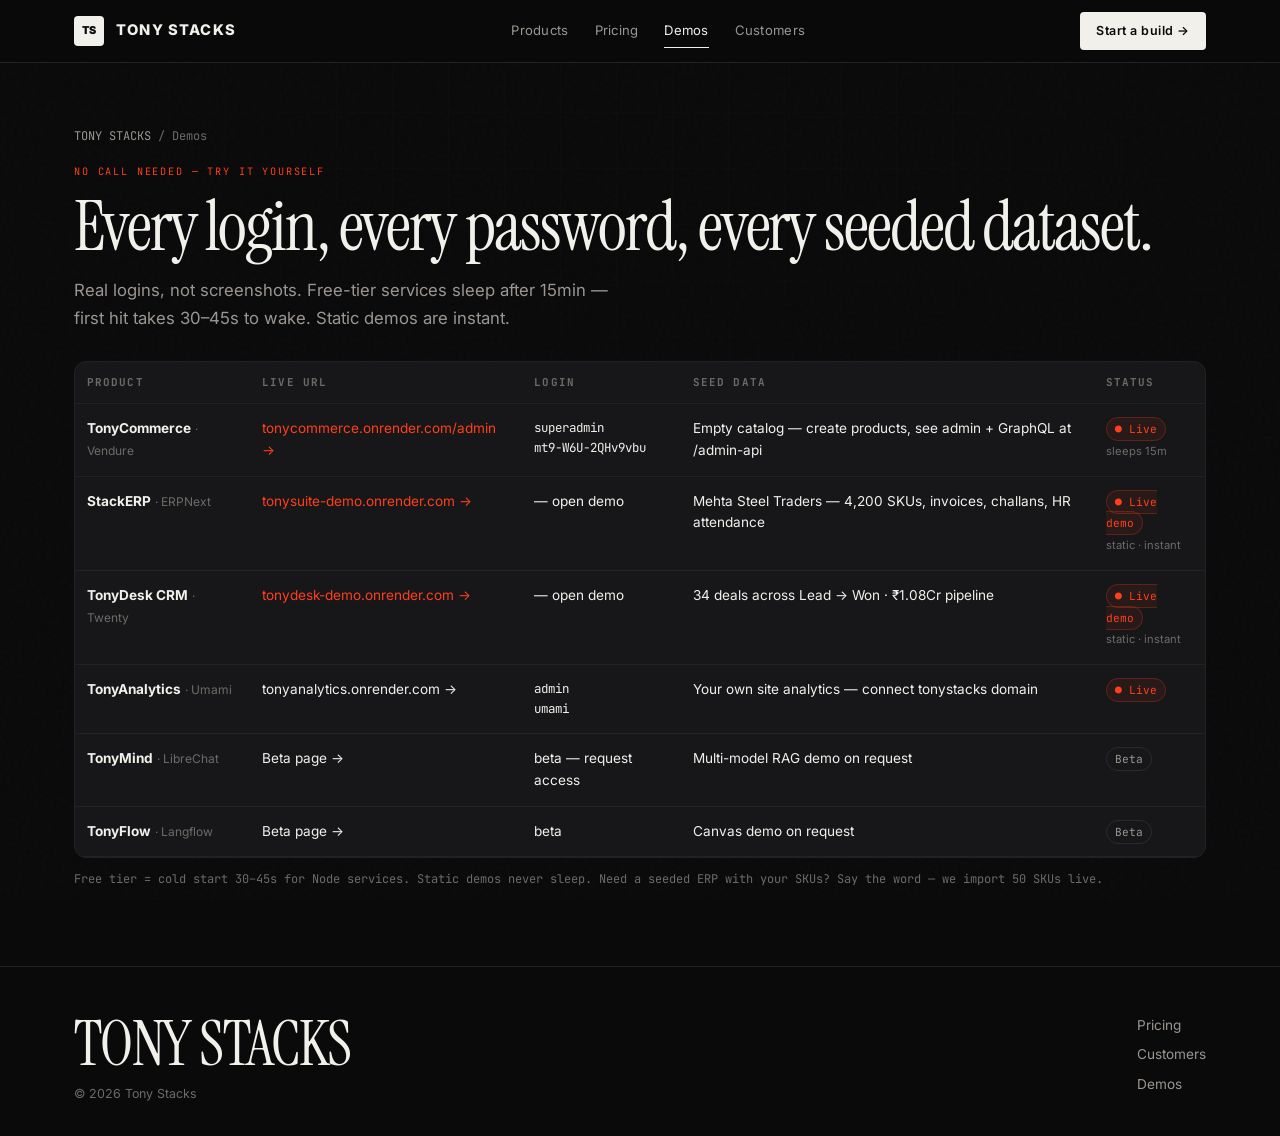
==== demo.html @ 8608500f "Add 4 dedicated screens: pricing, demo hub, customers, changelog + mobile fixes - Pricing: 3 tiers (" ====
<!DOCTYPE html><html lang="en"><head><meta charset="UTF-8"><meta name="viewport" content="width=device-width,initial-scale=1">
<title>Demos — TONY STACKS</title>
<meta name="description" content="All live demos with logins, seeded data, and status. No call needed.">
<link rel="icon" href="data:image/svg+xml,%3Csvg xmlns='http://www.w3.org/2000/svg' viewBox='0 0 64 64'%3E%3Crect width='64' height='64' rx='6' fill='%230A0A0B'/%3E%3Ctext x='32' y='40' font-family='Arial' font-size='22' font-weight='900' fill='%23F2F0EB' text-anchor='middle'%3ETS%3C/text%3E%3C/svg%3E">
<link rel="stylesheet" href="assets/css/style.css">
<style>.demo-table{width:100%;border-collapse:collapse;font-size:.85rem}.demo-table th{font-family:"JetBrains Mono",monospace;font-size:.68rem;letter-spacing:.1em;text-transform:uppercase;color:var(--dim);text-align:left;padding:12px;border-bottom:1px solid var(--line)}.demo-table td{padding:14px 12px;border-bottom:1px solid var(--line);vertical-align:top}.status{font-family:"JetBrains Mono",monospace;font-size:.7rem;padding:4px 8px;border-radius:99px}.live{color:var(--rust);background:rgba(255,63,26,.08);border:1px solid rgba(255,63,26,.25)}.beta{color:var(--mut);border:1px solid var(--line2)}</style>
</head><body>
<div class="bg-fx"></div><div class="gridlines"></div>
<nav class="nav"><div class="wrap nav-in">
  <a class="brand" href="index.html"><span class="lg">TS</span><span>TONY <b>STACKS</b></span></a>
  <div class="nav-links"><a href="index.html#products">Products</a><a href="pricing.html">Pricing</a><a href="demo.html" style="color:var(--txt);border-bottom-color:var(--txt)">Demos</a><a href="customers.html">Customers</a></div>
  <a class="nav-cta" href="index.html#contact">Start a build →</a><button class="burger">☰</button>
</div></nav>
<header class="phero"><div class="wrap">
  <p class="crumbs"><a href="index.html">TONY STACKS</a> / Demos</p>
  <span class="kicker">No call needed — try it yourself</span>
  <h1>Every login, every password, every seeded dataset.</h1>
  <p class="lede">Real logins, not screenshots. Free-tier services sleep after 15min — first hit takes 30–45s to wake. Static demos are instant.</p>
  <div style="overflow-x:auto;margin-top:28px;border:1px solid var(--line);border-radius:12px;background:var(--panel)">
  <table class="demo-table">
    <tr><th>Product</th><th>Live URL</th><th>Login</th><th>Seed data</th><th>Status</th></tr>
    <tr>
      <td><b>TonyCommerce</b> <span style="color:var(--dim);font-size:.75rem">· Vendure</span></td>
      <td><a href="https://tonycommerce.onrender.com/admin" target="_blank" style="color:var(--rust)">tonycommerce.onrender.com/admin →</a></td>
      <td style="font-family:'JetBrains Mono',monospace;font-size:.78rem">superadmin<br>mt9-W6U-2QHv9vbu</td>
      <td>Empty catalog — create products, see admin + GraphQL at /admin-api</td>
      <td><span class="status live">● Live</span><br><span style="font-size:.7rem;color:var(--dim)">sleeps 15m</span></td>
    </tr>
    <tr>
      <td><b>StackERP</b> <span style="color:var(--dim);font-size:.75rem">· ERPNext</span></td>
      <td><a href="https://tonysuite-demo.onrender.com" target="_blank" style="color:var(--rust)">tonysuite-demo.onrender.com →</a></td>
      <td>— open demo</td>
      <td>Mehta Steel Traders — 4,200 SKUs, invoices, challans, HR attendance</td>
      <td><span class="status live">● Live demo</span><br><span style="font-size:.7rem;color:var(--dim)">static · instant</span></td>
    </tr>
    <tr>
      <td><b>TonyDesk CRM</b> <span style="color:var(--dim);font-size:.75rem">· Twenty</span></td>
      <td><a href="https://tonydesk-demo.onrender.com" target="_blank" style="color:var(--rust)">tonydesk-demo.onrender.com →</a></td>
      <td>— open demo</td>
      <td>34 deals across Lead → Won · ₹1.08Cr pipeline</td>
      <td><span class="status live">● Live demo</span><br><span style="font-size:.7rem;color:var(--dim)">static · instant</span></td>
    </tr>
    <tr>
      <td><b>TonyAnalytics</b> <span style="color:var(--dim);font-size:.75rem">· Umami</span></td>
      <td><a href="https://tonyanalytics.onrender.com" target="_blank">tonyanalytics.onrender.com →</a></td>
      <td style="font-family:'JetBrains Mono',monospace;font-size:.78rem">admin<br>umami</td>
      <td>Your own site analytics — connect tonystacks domain</td>
      <td><span class="status live">● Live</span></td>
    </tr>
    <tr>
      <td><b>TonyMind</b> <span style="color:var(--dim);font-size:.75rem">· LibreChat</span></td>
      <td><a href="products/tonymind.html">Beta page →</a></td>
      <td>beta — request access</td>
      <td>Multi-model RAG demo on request</td>
      <td><span class="status beta">Beta</span></td>
    </tr>
    <tr>
      <td><b>TonyFlow</b> <span style="color:var(--dim);font-size:.75rem">· Langflow</span></td>
      <td><a href="products/tonyflow.html">Beta page →</a></td>
      <td>beta</td>
      <td>Canvas demo on request</td>
      <td><span class="status beta">Beta</span></td>
    </tr>
  </table>
  </div>
  <p style="color:var(--dim);font-size:.75rem;margin-top:12px;font-family:'JetBrains Mono',monospace">Free tier = cold start 30–45s for Node services. Static demos never sleep. Need a seeded ERP with your SKUs? Say the word — we import 50 SKUs live.</p>
</div></header>
<footer><div class="wrap f-grid"><div><div class="wordmark">TONY STACKS</div><p class="f-meta">© <span data-year></span> Tony Stacks</p></div><div class="f-links"><a href="pricing.html">Pricing</a><a href="customers.html">Customers</a><a href="demo.html">Demos</a></div></div></footer>
<script src="assets/js/main.js"></script></body></html>
---- assets/css/style.css ----
@import url('https://fonts.googleapis.com/css2?family=Instrument+Serif:ital@0;1&family=Inter:wght@400;500;600;700;800&family=JetBrains+Mono:wght@400;500&display=swap');
/* ============ TONY STACKS v2 — Industrial Editorial ============ */
:root{
  --bg:#0A0A0B; --bg2:#111113; --panel:#17171A; --panel2:#1C1C1F;
  --line:#222226; --line2:#2A2A2E; --hair:rgba(255,255,255,.06);
  --txt:#F2F0EB; --mut:#9B9691; --dim:#6E6B67; --faint:#3A3836;
  --rust:#FF3F1A; --rust2:#E83712; --steel:#8A9BA8; --paper:#F2F0EB;
  --r:14px; --r2:22px; --maxw:1180px;
}
*{margin:0;padding:0;box-sizing:border-box}
html{scroll-behavior:smooth}
body{background:var(--bg);color:var(--txt);font-family:"Inter",-apple-system,Segoe UI,Roboto,sans-serif;-webkit-font-smoothing:antialiased;line-height:1.6;overflow-x:hidden}
::selection{background:rgba(255,63,26,.3)}
a{color:inherit;text-decoration:none}img{max-width:100%;display:block}

/* blueprint background — replaces orbs */
.bg-fx{position:fixed;inset:0;z-index:-2;pointer-events:none;background:var(--bg)}
.gridlines{position:fixed;inset:0;z-index:-1;pointer-events:none;opacity:.22;
  background-image:
    linear-gradient(var(--hair) 1px, transparent 1px),
    linear-gradient(90deg, var(--hair) 1px, transparent 1px);
  background-size:56px 56px;
  -webkit-mask-image:radial-gradient(ellipse 80% 55% at 50% 12%, #000 30%, transparent 78%);
          mask-image:radial-gradient(ellipse 80% 55% at 50% 12%, #000 30%, transparent 78%);
}
.bg-fx::after{content:"";position:fixed;inset:0;z-index:-1;pointer-events:none;opacity:.04;
  background-image:url("data:image/svg+xml,%3Csvg viewBox='0 0 256 256' xmlns='http://www.w3.org/2000/svg'%3E%3Cfilter id='n'%3E%3CfeTurbulence type='fractalNoise' baseFrequency='0.9'/%3E%3C/filter%3E%3Crect width='100%25' height='100%25' filter='url(%23n)' opacity='0.5'/%3E%3C/svg%3E");
}

.wrap{max-width:var(--maxw);margin:0 auto;padding:0 24px}
.mono{font-family:"JetBrains Mono",ui-monospace,Menlo,monospace}
.serif{font-family:"Instrument Serif", Georgia, serif}

/* NAV — solid, not glass */
.nav{position:sticky;top:0;z-index:50;background:rgba(10,10,11,.88);backdrop-filter:blur(8px);-webkit-backdrop-filter:blur(8px);border-bottom:1px solid var(--line)}
.nav-in{display:flex;align-items:center;justify-content:space-between;height:62px;gap:20px}
.brand{display:flex;align-items:center;gap:12px;font-weight:800;letter-spacing:.08em;font-size:.92rem}
.brand .lg{width:30px;height:30px;background:var(--txt);color:var(--bg);border-radius:4px;display:grid;place-items:center;font-size:.68rem;font-weight:900;letter-spacing:.04em}
.brand span b{font-weight:800}
.nav-links{display:flex;gap:26px;font-size:.82rem;color:var(--mut);letter-spacing:.02em}
.nav-links a{padding:6px 0;border-bottom:1px solid transparent;transition:.2s}
.nav-links a:hover{color:var(--txt);border-bottom-color:var(--txt)}
.nav-cta{font-size:.78rem;font-weight:600;letter-spacing:.04em;padding:9px 16px;background:var(--txt);color:var(--bg);border-radius:4px;transition:.15s}
.nav-cta:hover{background:#fff;transform:translateY(-1px)}
.burger{display:none;background:none;border:1px solid var(--line2);border-radius:6px;color:var(--txt);padding:7px 11px;font-size:1rem;cursor:pointer}

/* HERO — editorial split */
.hero{position:relative;padding:72px 0 36px}
.hero-grid{display:grid;grid-template-columns:1.15fr .85fr;gap:48px;align-items:center}
.eyebrow{display:inline-flex;align-items:center;gap:10px;font-family:"JetBrains Mono",monospace;font-size:.66rem;letter-spacing:.18em;text-transform:uppercase;color:var(--mut);border:1px solid var(--line2);border-radius:99px;padding:7px 14px;margin-bottom:22px;background:rgba(255,255,255,.02)}
.eyebrow i{width:6px;height:6px;border-radius:50%;background:var(--rust);box-shadow:0 0 0 4px rgba(255,63,26,.15)}
h1{font-family:"Instrument Serif",Georgia,serif;font-size:clamp(2.6rem,5.5vw,4.6rem);line-height:.95;letter-spacing:-.03em;font-weight:400}
h1 em{font-style:italic;color:var(--rust);font-weight:400}
.lede{margin-top:18px;color:var(--mut);font-size:1.05rem;max-width:560px;line-height:1.65}
.lede b{color:var(--txt);font-weight:600}
.hero-actions{display:flex;gap:12px;margin-top:28px;flex-wrap:wrap}
.btn{display:inline-flex;align-items:center;gap:8px;font-weight:600;font-size:.88rem;padding:13px 20px;border-radius:4px;transition:.15s;cursor:pointer;border:1px solid transparent;letter-spacing:.01em}
.btn.primary{background:var(--rust);color:#fff}
.btn.primary:hover{background:var(--rust2);transform:translateY(-1px)}
.btn.ghost{border-color:var(--line2);color:var(--txt);background:transparent}
.btn.ghost:hover{border-color:var(--txt);background:rgba(255,255,255,.04)}
.hero-meta{margin-top:22px;display:flex;gap:18px;flex-wrap:wrap;color:var(--dim);font-size:.78rem;font-family:"JetBrains Mono",monospace}
.hero-meta b{color:var(--mut)}
.hero-visual{position:relative;border:1px solid var(--line);border-radius:var(--r2);overflow:hidden;background:var(--panel);min-height:380px;display:flex;flex-direction:column}
.hv-bar{height:38px;border-bottom:1px solid var(--line);display:flex;align-items:center;gap:8px;padding:0 14px;background:var(--bg2)}
.hv-bar i{width:10px;height:10px;border-radius:50%;background:var(--line2)}
.hv-bar span{margin-left:auto;font-family:"JetBrains Mono",monospace;font-size:.62rem;letter-spacing:.12em;color:var(--dim);text-transform:uppercase}
.hv-body{padding:18px;display:grid;gap:12px;flex:1}
.hv-row{display:grid;grid-template-columns:1fr 1fr;gap:12px}
.hv-card{border:1px solid var(--line);border-radius:10px;padding:14px;background:var(--bg)}
.hv-card .k{font-family:"JetBrains Mono",monospace;font-size:.62rem;letter-spacing:.12em;color:var(--dim);text-transform:uppercase}
.hv-card .v{font-size:1.35rem;font-weight:700;margin-top:6px;letter-spacing:-.02em}
.hv-card .s{color:var(--mut);font-size:.72rem;margin-top:4px}
.hv-wide{grid-column:1 / -1;display:flex;gap:10px;align-items:center;padding:12px 14px;border:1px dashed var(--line2);border-radius:10px;background:rgba(255,63,26,.04)}
.hv-wide .dot{width:8px;height:8px;border-radius:50%;background:var(--rust);animation:pulse 1.6s infinite}
@keyframes pulse{50%{opacity:.4}}

/* proof bar */
.proof{margin-top:36px;border:1px solid var(--line);border-radius:var(--r);background:var(--panel);display:flex;flex-wrap:wrap;align-items:center;gap:0;overflow:hidden}
.proof-label{padding:16px 20px;font-family:"JetBrains Mono",monospace;font-size:.66rem;letter-spacing:.14em;text-transform:uppercase;color:var(--dim);border-right:1px solid var(--line);background:var(--bg2)}
.proof-links{display:flex;gap:8px;padding:12px 16px;flex-wrap:wrap}
.proof-links a{font-size:.78rem;padding:7px 12px;border-radius:99px;border:1px solid var(--line2);color:var(--mut);transition:.15s;background:var(--bg)}
.proof-links a:hover{border-color:var(--txt);color:var(--txt)}
.proof-links a.live{border-color:rgba(255,63,26,.4);color:var(--txt);background:rgba(255,63,26,.08)}
.proof-links a.live::before{content:"● ";color:var(--rust)}

/* sections */
section{padding:80px 0;border-top:1px solid var(--line)}
section:first-of-type{border-top:none}
.sec-head{margin-bottom:40px;max-width:720px}
.kicker{font-family:"JetBrains Mono",monospace;font-size:.64rem;letter-spacing:.18em;text-transform:uppercase;color:var(--rust);margin-bottom:12px;display:block}
h2{font-family:"Instrument Serif",Georgia,serif;font-size:clamp(1.9rem,3.2vw,2.6rem);line-height:1;letter-spacing:-.02em;font-weight:400}
.sec-head p{color:var(--mut);margin-top:12px;font-size:.95rem}
.sec-head p b{color:var(--txt)}

/* product cards — editorial, not tilt */
.pgrid{display:grid;grid-template-columns:repeat(3,1fr);gap:16px}
@media(max-width:1000px){.pgrid{grid-template-columns:repeat(2,1fr)}}
@media(max-width:600px){.pgrid{grid-template-columns:1fr}}
.pcard{position:relative;background:var(--panel);border:1px solid var(--line);border-radius:var(--r);overflow:hidden;display:flex;flex-direction:column;transition:border-color .2s, transform .2s}
.pcard:hover{border-color:var(--line2);transform:translateY(-2px)}
.pcard::before{content:"";position:absolute;top:0;left:0;right:0;height:2px;background:var(--rust);opacity:0;transition:opacity .2s}
.pcard:hover::before{opacity:1}
.pcard .thumb{position:relative;aspect-ratio:16/9;overflow:hidden;background:var(--bg2);border-bottom:1px solid var(--line)}
.pcard .thumb img{width:100%;height:100%;object-fit:cover;filter:grayscale(.15) contrast(1.05);transition:filter .3s}
.pcard:hover .thumb img{filter:grayscale(0)}
.pcard .body{padding:18px 18px 16px;flex:1;display:flex;flex-direction:column}
.ptop{display:flex;align-items:center;justify-content:space-between;gap:10px;margin-bottom:8px}
.pname{font-size:1.05rem;font-weight:700;letter-spacing:-.01em}
.pcat{color:var(--dim);font-size:.64rem;font-family:"JetBrains Mono",monospace;letter-spacing:.1em;text-transform:uppercase}
.pdesc{color:var(--mut);font-size:.84rem;line-height:1.5;flex:1}
.pfoot{display:flex;align-items:center;justify-content:space-between;margin-top:14px;padding-top:14px;border-top:1px solid var(--line);font-size:.78rem}
.open-link{font-weight:600;display:inline-flex;align-items:center;gap:6px}
.open-link::after{content:"→";transition:transform .15s}
.pcard:hover .open-link::after{transform:translateX(3px)}
.core-tag{color:var(--dim);font-size:.68rem;font-family:"JetBrains Mono",monospace}
.badge{font-size:.6rem;font-weight:700;letter-spacing:.1em;text-transform:uppercase;padding:4px 8px;border-radius:4px;white-space:nowrap}
.badge.live{color:var(--rust);background:rgba(255,63,26,.08);border:1px solid rgba(255,63,26,.25)}
.badge.beta{color:var(--mut);border:1px solid var(--line2);background:rgba(255,255,255,.03)}
.badge.private{color:var(--dim);border:1px solid var(--line);background:transparent}

/* comparison */
.compare{display:grid;grid-template-columns:1fr 1fr;gap:1px;background:var(--line);border:1px solid var(--line);border-radius:var(--r);overflow:hidden;margin-top:28px}
.comp{padding:22px;background:var(--panel)}
.comp.bad{background:var(--bg2)}
.comp h4{font-size:.82rem;letter-spacing:.08em;text-transform:uppercase;margin-bottom:14px;display:flex;gap:8px;align-items:center}
.comp ul{list-style:none;display:grid;gap:10px;color:var(--mut);font-size:.86rem}
.comp li{display:flex;gap:10px}
.comp li::before{content:"—";color:var(--dim)}

/* steps */
.steps{display:grid;grid-template-columns:repeat(3,1fr);gap:16px;margin-top:32px}
@media(max-width:860px){.steps{grid-template-columns:1fr}}
.step{border:1px solid var(--line);border-radius:var(--r);padding:20px;background:var(--panel);position:relative}
.step .n{font-family:"JetBrains Mono",monospace;font-size:.68rem;color:var(--rust);letter-spacing:.1em;margin-bottom:10px}
.step h4{font-size:.95rem;font-weight:700;margin-bottom:6px}
.step p{color:var(--mut);font-size:.84rem}

/* about */
.about-grid{display:grid;grid-template-columns:320px 1fr;gap:48px;align-items:start}
@media(max-width:860px){.about-grid{grid-template-columns:1fr}}
.avatar{width:100%;aspect-ratio:1;border-radius:var(--r2);background:var(--panel);border:1px solid var(--line);display:grid;place-items:center;overflow:hidden;position:relative}
.avatar img{width:100%;height:100%;object-fit:cover;filter:grayscale(1)}
.avatar::after{content:"TONY — INDUSTRIALIST / BUILDER";position:absolute;bottom:12px;left:12px;right:12px;font-family:"JetBrains Mono",monospace;font-size:.58rem;letter-spacing:.12em;color:rgba(255,255,255,.7);background:rgba(0,0,0,.5);backdrop-filter:blur(6px);padding:6px 8px;border-radius:6px;text-align:center}
.about-txt p{color:var(--mut);margin-top:14px;font-size:.95rem}
.about-txt p b{color:var(--txt)}
.quote{margin-top:20px;border-left:2px solid var(--rust);padding:12px 16px;background:rgba(255,63,26,.04);border-radius:0 8px 8px 0;color:var(--txt);font-family:"Instrument Serif",serif;font-size:1.15rem;line-height:1.4}

/* band */
.band{position:relative;border:1px solid var(--line);border-radius:var(--r2);padding:56px 32px;text-align:center;background:var(--panel);overflow:hidden}
.band h2{font-family:"Instrument Serif",serif}
.band p{color:var(--mut);max-width:520px;margin:12px auto 0}
.band .hero-actions{justify-content:center}

/* footer */
footer{border-top:1px solid var(--line);padding:48px 0 32px;margin-top:40px}
.f-grid{display:flex;justify-content:space-between;gap:32px;flex-wrap:wrap}
.wordmark{font-family:"Instrument Serif",serif;font-size:clamp(2.2rem,6vw,3.8rem);line-height:1;letter-spacing:-.02em}
.f-meta{color:var(--dim);font-size:.78rem;margin-top:10px;line-height:1.5}
.f-links{display:flex;flex-direction:column;gap:8px;font-size:.85rem;color:var(--mut)}
.f-links a:hover{color:var(--txt)}

/* reveal */
.rv{opacity:0;transform:translateY(14px);transition:opacity .6s ease,transform .6s ease}
.rv.on{opacity:1;transform:none}
.d1{transition-delay:.07s}.d2{transition-delay:.12s}.d3{transition-delay:.18s}

/* product page */
.phero{padding:64px 0 36px}
.crumbs{color:var(--dim);font-size:.75rem;font-family:"JetBrains Mono",monospace;margin-bottom:18px}
.crumbs a{color:var(--mut)}.crumbs a:hover{color:var(--txt)}
.shot{border:1px solid var(--line);border-radius:14px;overflow:hidden;margin:32px 0 10px}
.shot img{width:100%}
.shot-cap{text-align:center;color:var(--dim);font-size:.7rem;margin-top:10px;font-family:"JetBrains Mono",monospace;letter-spacing:.06em}
.feat-grid{display:grid;grid-template-columns:repeat(3,1fr);gap:14px;margin-top:8px}
@media(max-width:860px){.feat-grid{grid-template-columns:1fr 1fr}}
@media(max-width:520px){.feat-grid{grid-template-columns:1fr}}
.fc{border:1px solid var(--line);border-radius:12px;padding:18px;background:var(--panel)}
.fc .ic{font-size:1.1rem;margin-bottom:10px;display:inline-flex;width:36px;height:36px;border-radius:8px;align-items:center;justify-content:center;background:var(--bg2);border:1px solid var(--line)}
.fc h4{font-size:.9rem;font-weight:700}
.fc p{color:var(--mut);font-size:.82rem;margin-top:4px}
.credit{display:flex;gap:12px;align-items:flex-start;border:1px solid var(--line);border-radius:12px;padding:16px;margin-top:32px;background:var(--bg2)}
.credit p{font-size:.8rem;color:var(--mut)}
.credit b{color:var(--txt)}
.credit a{color:var(--rust)}

@media(max-width:900px){
  .nav-links{display:none;position:absolute;top:62px;left:0;right:0;flex-direction:column;gap:0;background:var(--bg);border-bottom:1px solid var(--line);padding:10px 24px 18px}
  .nav-links.open{display:flex}
  .nav-links a{padding:12px 0;border-bottom:1px solid var(--line)}
  .burger{display:block;min-height:44px;min-width:44px}
  .hero-grid{grid-template-columns:1fr}
  .hero{padding:48px 0 28px}
  section{padding:60px 0}
}
@media(max-width:640px){
  .compare{grid-template-columns:1fr}
  .proof{flex-direction:column;align-items:stretch}
  .proof-label{border-right:none;border-bottom:1px solid var(--line)}
  .band{padding:36px 18px}
  .band .hero-actions .btn{width:100%;justify-content:center}
  .hero-visual{min-height:280px}
  .price-grid{grid-template-columns:1fr}
}
@media(prefers-reduced-motion:reduce){.rv{transition:none}.hv-wide .dot{animation:none}}
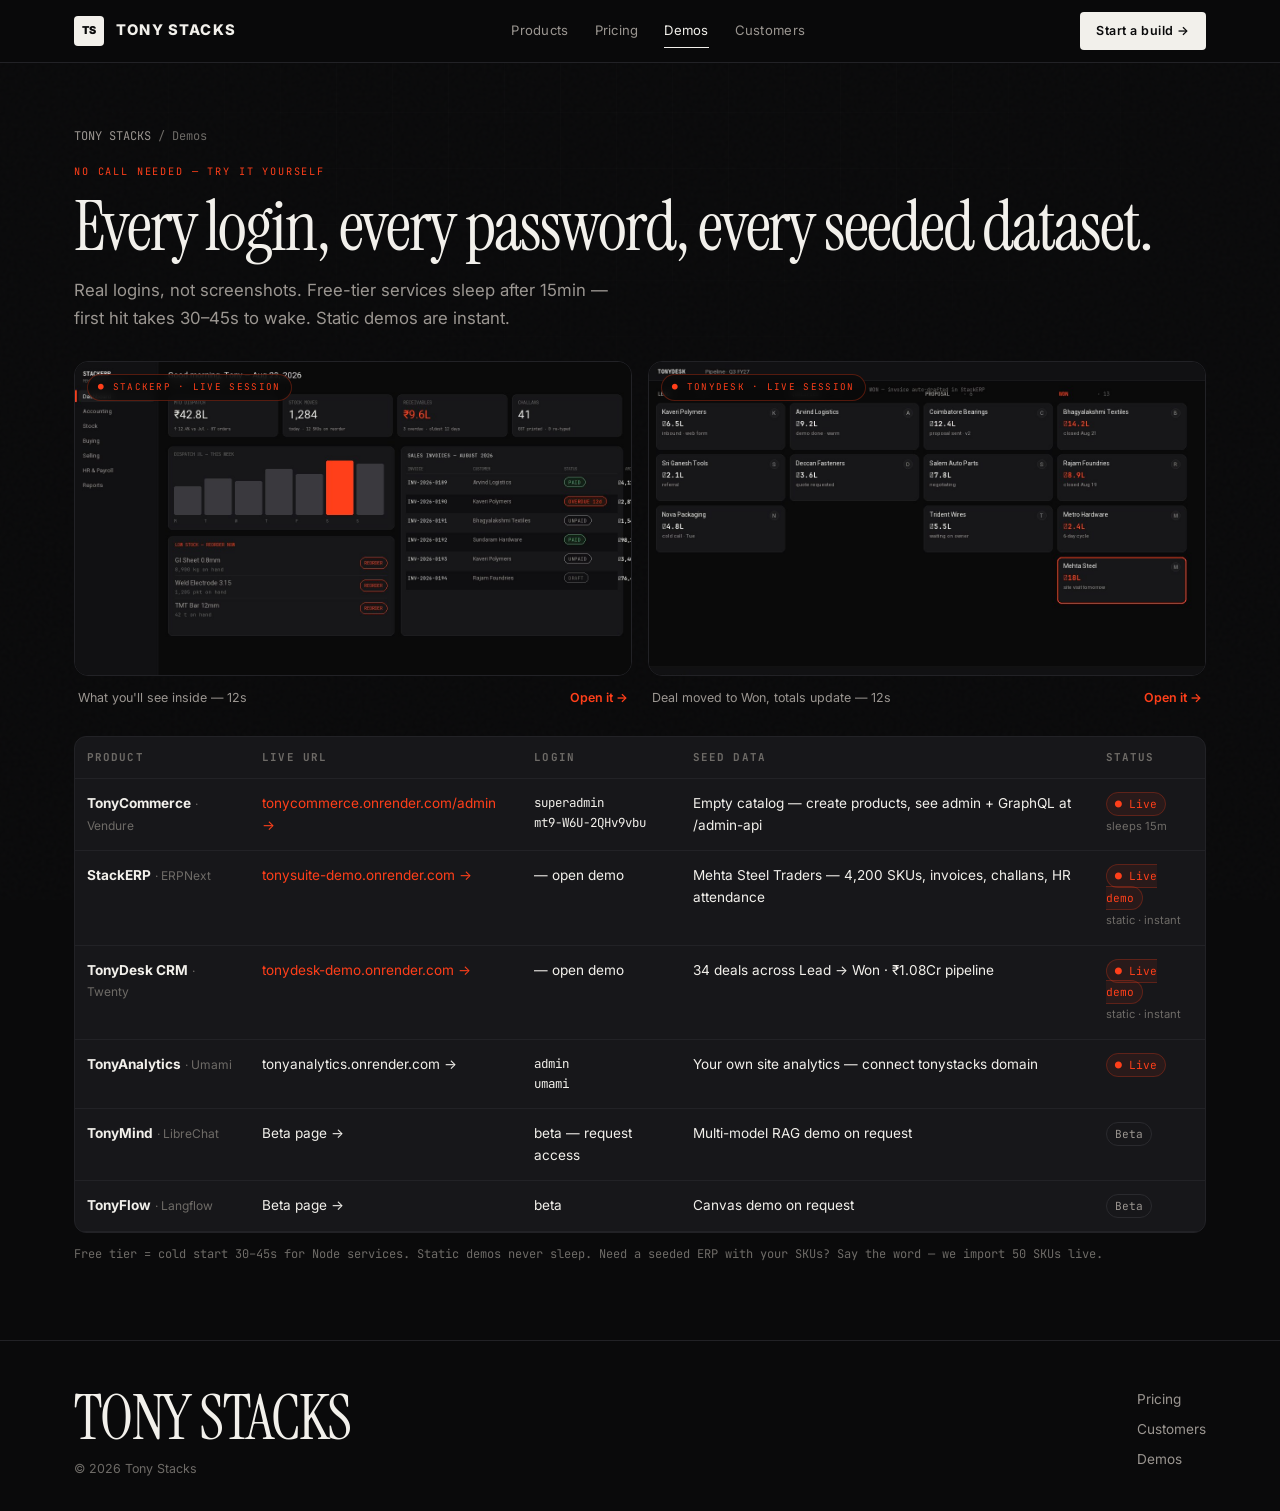
==== commit 8ad4ab1f: "Media round: ERP+CRM walkthrough videos, real screenshots on all cards, b-roll textures, product pag" ====
--- a/demo.html
+++ b/demo.html
@@ -16,6 +16,20 @@
   <span class="kicker">No call needed — try it yourself</span>
   <h1>Every login, every password, every seeded dataset.</h1>
   <p class="lede">Real logins, not screenshots. Free-tier services sleep after 15min — first hit takes 30–45s to wake. Static demos are instant.</p>
+  <div class="duo" style="margin-top:28px">
+    <div>
+      <div class="media-frame"><span class="rec">STACKERP · LIVE SESSION</span>
+        <video autoplay muted loop playsinline preload="metadata" poster="assets/img/erp-walkthrough-poster.jpg"><source src="assets/video/erp-walkthrough.mp4" type="video/mp4"></video>
+      </div>
+      <div class="duo-cap"><span>What you'll see inside — 12s</span><a href="https://tonysuite-demo.onrender.com" target="_blank" rel="noopener">Open it →</a></div>
+    </div>
+    <div>
+      <div class="media-frame"><span class="rec">TONYDESK · LIVE SESSION</span>
+        <video autoplay muted loop playsinline preload="metadata" poster="assets/img/crm-walkthrough-poster.jpg"><source src="assets/video/crm-walkthrough.mp4" type="video/mp4"></video>
+      </div>
+      <div class="duo-cap"><span>Deal moved to Won, totals update — 12s</span><a href="https://tonydesk-demo.onrender.com" target="_blank" rel="noopener">Open it →</a></div>
+    </div>
+  </div>
   <div style="overflow-x:auto;margin-top:28px;border:1px solid var(--line);border-radius:12px;background:var(--panel)">
   <table class="demo-table">
     <tr><th>Product</th><th>Live URL</th><th>Login</th><th>Seed data</th><th>Status</th></tr>
--- a/assets/css/style.css
+++ b/assets/css/style.css
@@ -184,6 +184,21 @@
 .credit b{color:var(--txt)}
 .credit a{color:var(--rust)}
 
+/* media — product walkthroughs + texture */
+.media-frame{position:relative;border:1px solid var(--line);border-radius:14px;overflow:hidden;background:var(--bg2);margin:32px 0 10px}
+.media-frame video,.media-frame img{width:100%;display:block;aspect-ratio:16/9;object-fit:cover}
+.media-frame .rec{position:absolute;top:12px;left:12px;z-index:2;font-family:"JetBrains Mono",monospace;font-size:.58rem;letter-spacing:.14em;color:var(--rust);background:rgba(10,10,11,.72);backdrop-filter:blur(4px);padding:5px 10px;border-radius:99px;border:1px solid rgba(255,63,26,.3)}
+.media-frame .rec::before{content:"● ";animation:pulse 1.6s infinite}
+.duo{display:grid;grid-template-columns:1fr 1fr;gap:16px;margin-top:28px}
+@media(max-width:860px){.duo{grid-template-columns:1fr}}
+.duo .media-frame{margin:0}
+.duo-cap{display:flex;justify-content:space-between;align-items:center;gap:12px;padding:12px 4px 0;font-size:.78rem;color:var(--mut)}
+.duo-cap a{color:var(--rust);font-weight:600;white-space:nowrap}
+.avatar video{width:100%;height:100%;object-fit:cover;filter:grayscale(1) contrast(1.08) brightness(.9)}
+.band.has-broll{background:var(--bg2)}
+.band.has-broll .broll{position:absolute;inset:0;width:100%;height:100%;object-fit:cover;filter:grayscale(1) brightness(.28) contrast(1.1);z-index:0}
+.band.has-broll>*{position:relative;z-index:1}
+
 @media(max-width:900px){
   .nav-links{display:none;position:absolute;top:62px;left:0;right:0;flex-direction:column;gap:0;background:var(--bg);border-bottom:1px solid var(--line);padding:10px 24px 18px}
   .nav-links.open{display:flex}
